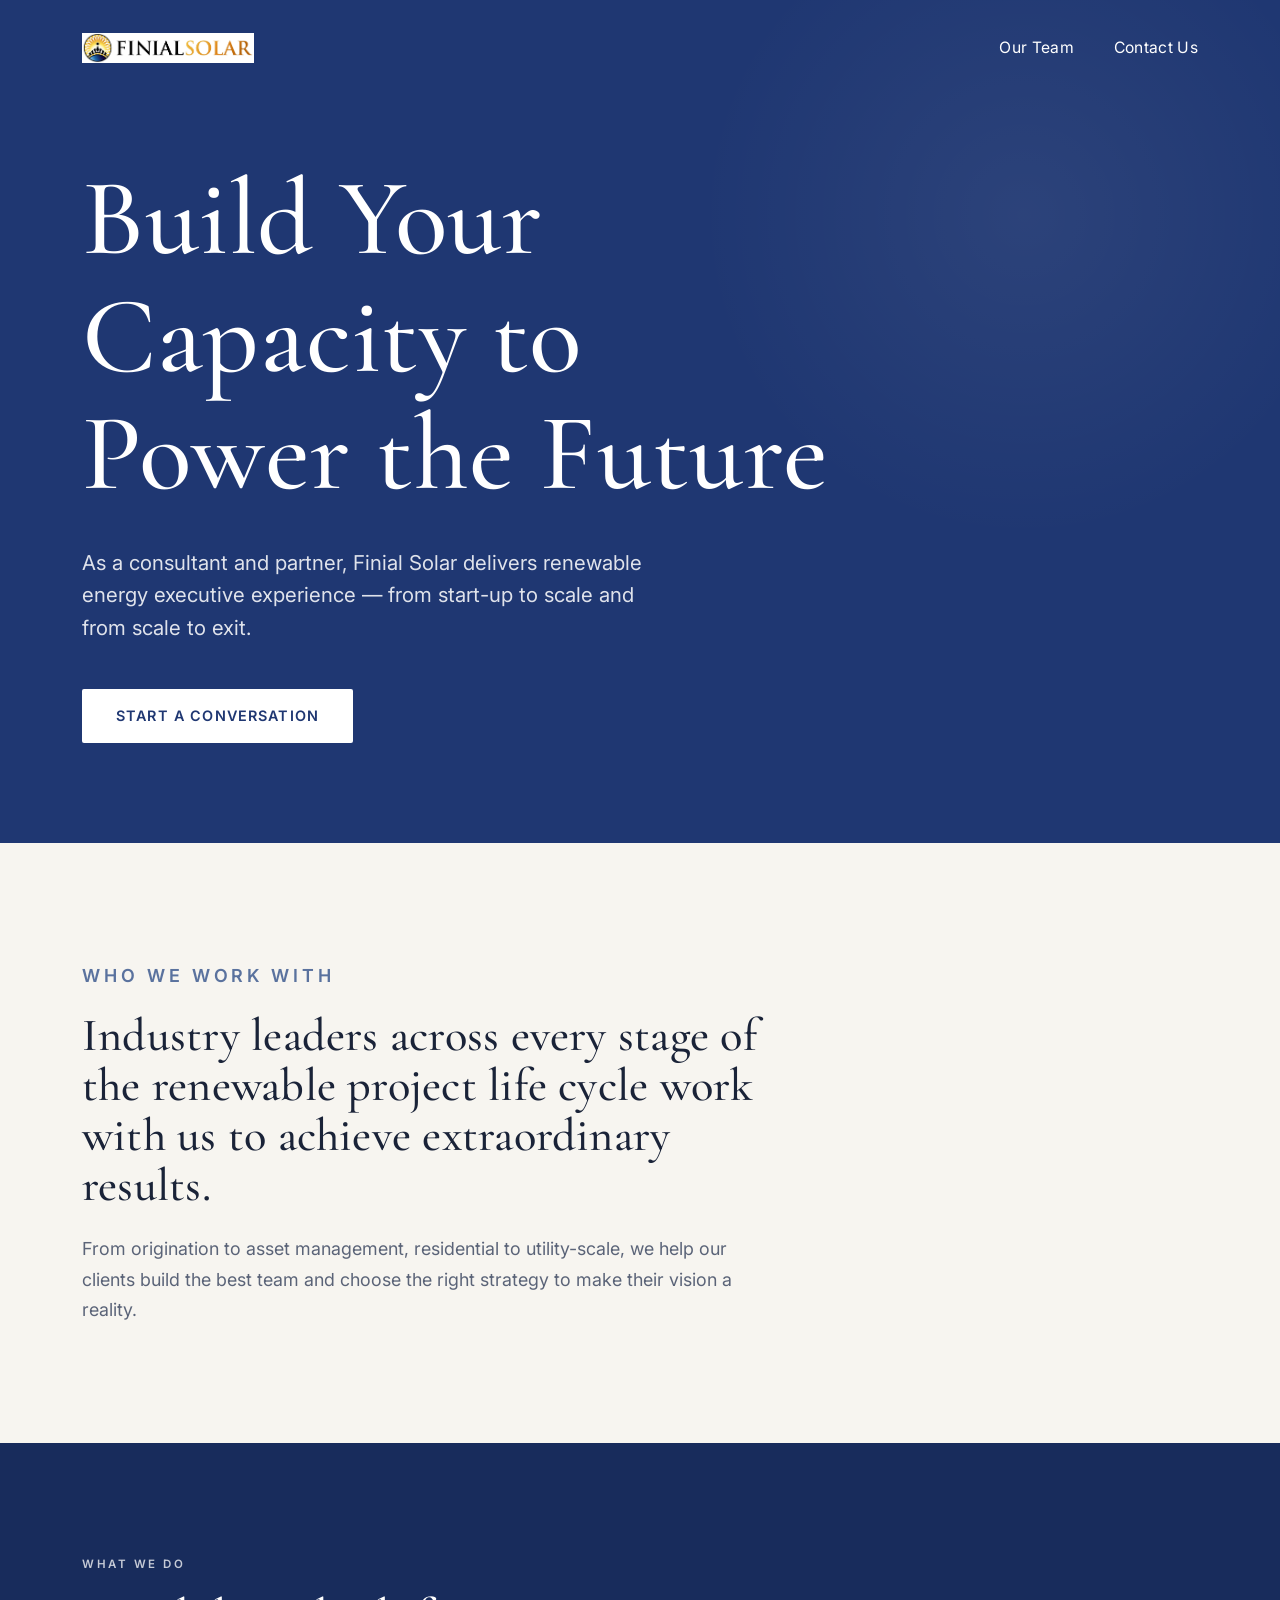
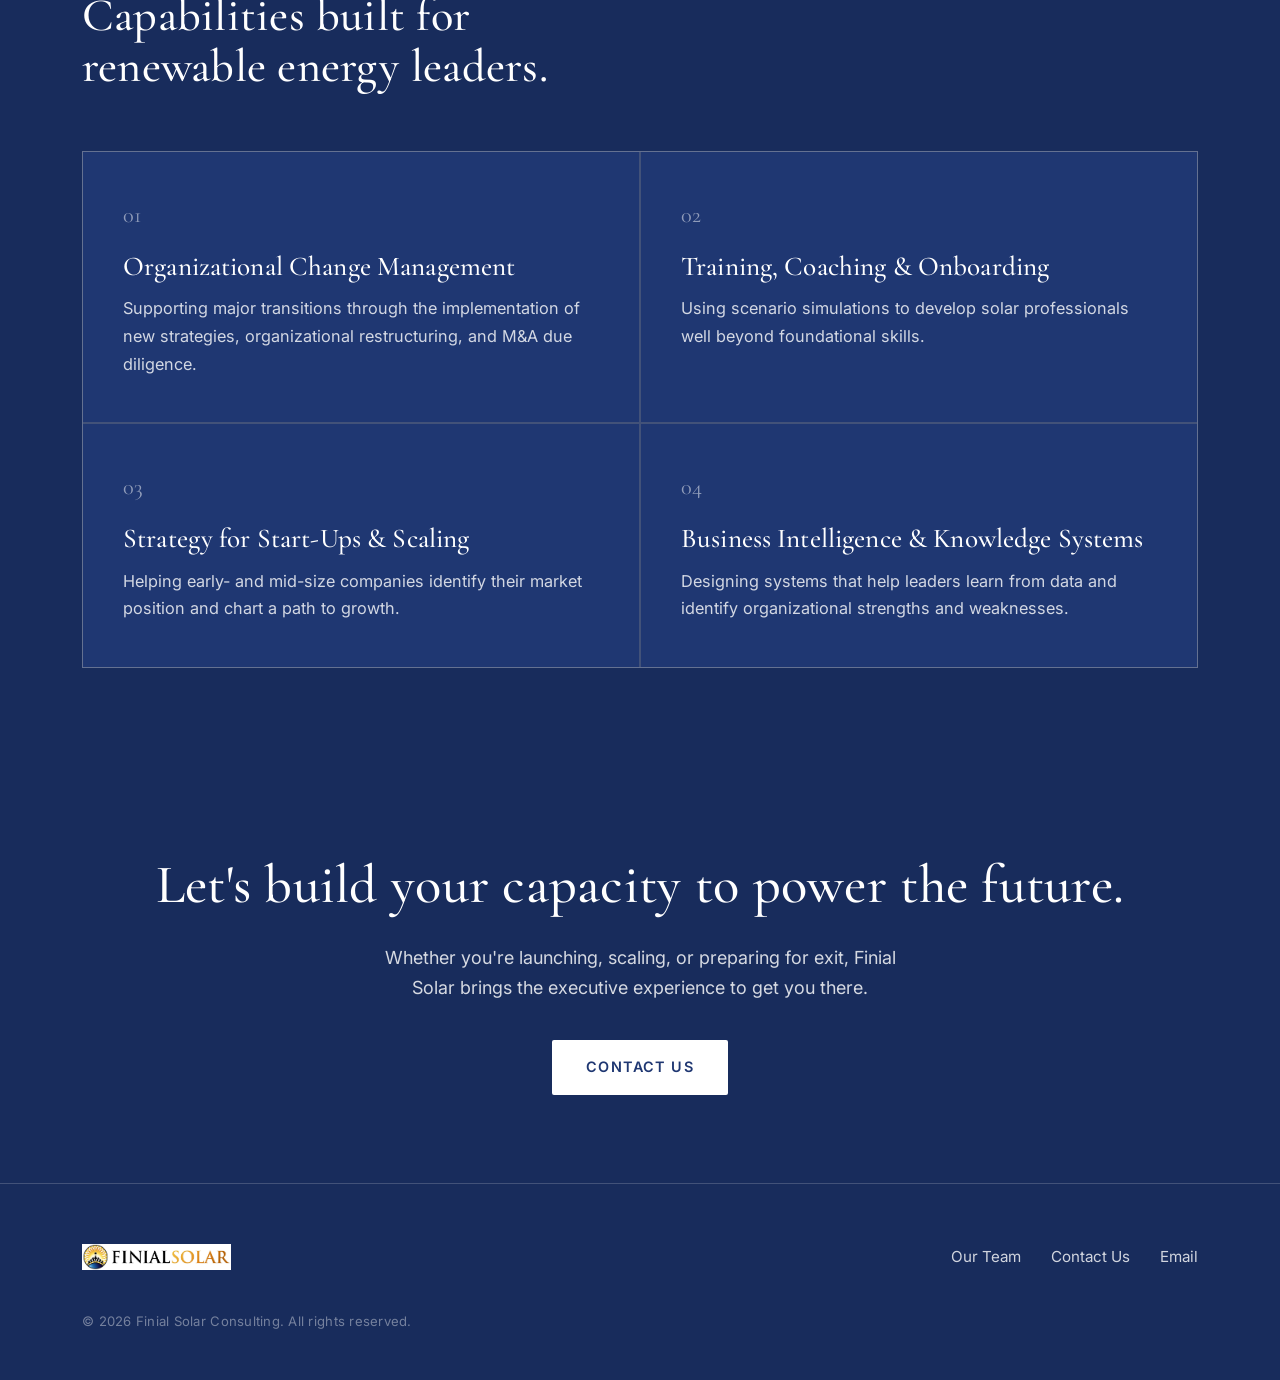
==== index.html @ c79307f8 "Initial commit: static Finial Solar site (migrated off Squarespace) - Home, Our Team, and Contact pa" ====
<!DOCTYPE html>
<html lang="en">
<head>
  <meta charset="UTF-8">
  <meta name="viewport" content="width=device-width, initial-scale=1.0">
  <title>Finial Solar — Build Your Capacity to Power the Future</title>
  <meta name="description" content="Finial Solar delivers renewable energy executive experience — from start-up to scale and from scale to exit. Consulting and partnership across the renewable project life cycle.">
  <link rel="canonical" href="https://www.finialsolar.com/">
  <meta property="og:title" content="Finial Solar — Build Your Capacity to Power the Future">
  <meta property="og:description" content="Renewable energy executive experience, from start-up to scale and from scale to exit.">
  <meta property="og:type" content="website">
  <meta property="og:url" content="https://www.finialsolar.com/">
  <link rel="icon" href="/assets/img/favicon.svg" type="image/svg+xml">
  <link rel="preconnect" href="https://fonts.googleapis.com">
  <link rel="preconnect" href="https://fonts.gstatic.com" crossorigin>
  <link href="https://fonts.googleapis.com/css2?family=Cormorant+Garamond:wght@400;500;600&family=Inter:wght@400;500;600&display=swap" rel="stylesheet">
  <link rel="stylesheet" href="/assets/css/styles.css">
</head>
<body>

  <header class="site-header on-navy">
    <div class="wrap">
      <a class="brand" href="/" aria-label="Finial Solar home">
        <img src="/assets/img/finial-logo-white.webp" alt="Finial Solar">
      </a>
      <button class="nav-toggle" aria-label="Menu" aria-expanded="false"><span></span><span></span><span></span></button>
      <nav class="nav" aria-label="Primary">
        <a href="/our-team.html">Our Team</a>
        <a href="/contact-us.html">Contact Us</a>
      </nav>
    </div>
  </header>

  <main>
    <!-- Hero -->
    <section class="hero">
      <div class="wrap">
        <h1>Build Your Capacity to Power the Future</h1>
        <p class="lead">As a consultant and partner, Finial Solar delivers renewable energy executive experience — from start-up to scale and from scale to exit.</p>
        <div class="cta-row">
          <a class="btn btn-light" href="/contact-us.html">Start a Conversation</a>
        </div>
      </div>
    </section>

    <!-- Intro -->
    <section class="section section-cream">
      <div class="wrap">
        <div class="intro">
          <p class="eyebrow" style="color:var(--navy-2)">Who we work with</p>
          <h2 style="margin-top:18px">Industry leaders across every stage of the renewable project life cycle work with us to achieve extraordinary results.</h2>
          <p style="margin-top:24px">From origination to asset management, residential to utility-scale, we help our clients build the best team and choose the right strategy to make their vision a reality.</p>
        </div>
      </div>
    </section>

    <!-- Services -->
    <section class="section section-deep">
      <div class="wrap">
        <div class="services-head">
          <p class="eyebrow">What we do</p>
          <h2 style="margin-top:16px">Capabilities built for renewable energy leaders.</h2>
        </div>
        <div class="grid">
          <article class="card">
            <div class="num">01</div>
            <h3>Organizational Change Management</h3>
            <p>Supporting major transitions through the implementation of new strategies, organizational restructuring, and M&amp;A due diligence.</p>
          </article>
          <article class="card">
            <div class="num">02</div>
            <h3>Training, Coaching &amp; Onboarding</h3>
            <p>Using scenario simulations to develop solar professionals well beyond foundational skills.</p>
          </article>
          <article class="card">
            <div class="num">03</div>
            <h3>Strategy for Start-Ups &amp; Scaling</h3>
            <p>Helping early- and mid-size companies identify their market position and chart a path to growth.</p>
          </article>
          <article class="card">
            <div class="num">04</div>
            <h3>Business Intelligence &amp; Knowledge Systems</h3>
            <p>Designing systems that help leaders learn from data and identify organizational strengths and weaknesses.</p>
          </article>
        </div>
      </div>
    </section>

    <!-- CTA -->
    <section class="cta-band">
      <div class="wrap">
        <h2>Let's build your capacity to power the future.</h2>
        <p>Whether you're launching, scaling, or preparing for exit, Finial Solar brings the executive experience to get you there.</p>
        <a class="btn btn-light" href="/contact-us.html">Contact Us</a>
      </div>
    </section>
  </main>

  <footer class="site-footer">
    <div class="wrap">
      <a class="brand" href="/" aria-label="Finial Solar home">
        <img src="/assets/img/finial-logo-white.webp" alt="Finial Solar">
      </a>
      <nav class="foot-links" aria-label="Footer">
        <a href="/our-team.html">Our Team</a>
        <a href="/contact-us.html">Contact Us</a>
        <a href="mailto:taylor@finialsolar.com">Email</a>
      </nav>
      <div class="copy">© <span id="year">2026</span> Finial Solar Consulting. All rights reserved.</div>
    </div>
  </footer>

  <script src="/assets/js/main.js"></script>
</body>
</html>
---- assets/css/styles.css ----
/* ============================================================
   Finial Solar — site styles
   Palette: deep navy #1f3772 / #264783, cream #f7f5f0, white text
   Type: Cormorant Garamond (display serif) + Inter (body sans)
   ============================================================ */

:root {
  --navy:        #1f3772;
  --navy-2:      #264783;
  --navy-deep:   #182c5c;
  --cream:       #f7f5f0;
  --ink:         #1a2338;
  --muted:       #5b6478;
  --line:        rgba(255, 255, 255, 0.18);
  --line-dark:   rgba(26, 35, 56, 0.12);
  --maxw:        1180px;
  --serif:       "Cormorant Garamond", Georgia, "Times New Roman", serif;
  --sans:        "Inter", -apple-system, BlinkMacSystemFont, "Segoe UI", Roboto, Helvetica, Arial, sans-serif;
}

*, *::before, *::after { box-sizing: border-box; }

html { scroll-behavior: smooth; -webkit-text-size-adjust: 100%; }

body {
  margin: 0;
  font-family: var(--sans);
  font-size: 18px;
  line-height: 1.7;
  color: var(--ink);
  background: var(--cream);
  -webkit-font-smoothing: antialiased;
  text-rendering: optimizeLegibility;
}

img { max-width: 100%; display: block; }

a { color: inherit; text-decoration: none; }

.wrap {
  width: 100%;
  max-width: var(--maxw);
  margin: 0 auto;
  padding: 0 32px;
}

/* ----- Serif display type ----- */
h1, h2, h3 {
  font-family: var(--serif);
  font-weight: 500;
  line-height: 1.08;
  letter-spacing: 0.005em;
  margin: 0;
}

.eyebrow {
  font-family: var(--sans);
  text-transform: uppercase;
  letter-spacing: 0.22em;
  font-size: 0.72rem;
  font-weight: 600;
  opacity: 0.75;
}

/* ============================================================
   Header / nav
   ============================================================ */
.site-header {
  position: absolute;
  inset: 0 0 auto 0;
  z-index: 20;
}
.site-header .wrap {
  display: flex;
  align-items: center;
  justify-content: space-between;
  min-height: 96px;
}
.brand img { height: 30px; width: auto; }

/* dark logo variant for cream pages: invert the white logo */
.brand--ink img { filter: brightness(0) saturate(100%) invert(18%) sepia(38%) saturate(1600%) hue-rotate(200deg) brightness(92%) contrast(94%); }

.nav {
  display: flex;
  gap: 40px;
  align-items: center;
  font-size: 0.98rem;
  letter-spacing: 0.02em;
}
.nav a { position: relative; padding: 4px 0; transition: opacity 0.2s ease; }
.nav a::after {
  content: "";
  position: absolute;
  left: 0; bottom: -2px;
  width: 0; height: 1px;
  background: currentColor;
  transition: width 0.25s ease;
}
.nav a:hover::after, .nav a[aria-current="page"]::after { width: 100%; }
.nav a[aria-current="page"] { opacity: 1; }

/* header on navy vs on cream */
.site-header.on-navy { color: #fff; }
.site-header.on-cream { color: var(--ink); }

.nav-toggle { display: none; }

/* ============================================================
   Hero
   ============================================================ */
.hero {
  background: var(--navy);
  color: #fff;
  min-height: 92vh;
  display: flex;
  align-items: center;
  padding: 160px 0 100px;
  position: relative;
  overflow: hidden;
}
.hero::after {
  /* subtle radial glow */
  content: "";
  position: absolute;
  right: -10%; top: -20%;
  width: 60vw; height: 60vw;
  background: radial-gradient(circle, rgba(255,255,255,0.06), transparent 60%);
  pointer-events: none;
}
.hero h1 {
  font-size: clamp(3rem, 8.5vw, 7.2rem);
  max-width: 15ch;
}
.hero p.lead {
  margin-top: 34px;
  max-width: 46ch;
  font-size: clamp(1.05rem, 1.6vw, 1.3rem);
  line-height: 1.6;
  color: rgba(255,255,255,0.86);
}
.hero .cta-row { margin-top: 44px; }

/* ============================================================
   Buttons
   ============================================================ */
.btn {
  display: inline-block;
  font-family: var(--sans);
  font-size: 0.9rem;
  font-weight: 600;
  letter-spacing: 0.08em;
  text-transform: uppercase;
  padding: 15px 34px;
  border-radius: 2px;
  transition: transform 0.18s ease, background 0.2s ease, color 0.2s ease;
}
.btn-light { background: #fff; color: var(--navy); }
.btn-light:hover { transform: translateY(-2px); background: var(--cream); }
.btn-outline { border: 1px solid currentColor; color: inherit; }
.btn-outline:hover { background: rgba(255,255,255,0.1); transform: translateY(-2px); }
.btn-navy { background: var(--navy); color: #fff; }
.btn-navy:hover { background: var(--navy-2); transform: translateY(-2px); }

/* ============================================================
   Sections
   ============================================================ */
.section { padding: 100px 0; }
.section-navy { background: var(--navy); color: #fff; }
.section-deep { background: var(--navy-deep); color: #fff; }
.section-cream { background: var(--cream); color: var(--ink); }

.intro {
  max-width: 62ch;
}
.intro h2 {
  font-size: clamp(1.8rem, 4vw, 2.9rem);
  margin-bottom: 24px;
}
.intro p { font-size: 1.12rem; color: var(--muted); }
.section-navy .intro p, .section-deep .intro p { color: rgba(255,255,255,0.82); }

/* Services grid */
.services-head { max-width: 52ch; margin-bottom: 60px; }
.services-head h2 { font-size: clamp(1.8rem, 4vw, 2.9rem); }
.grid {
  display: grid;
  grid-template-columns: repeat(2, 1fr);
  gap: 2px;
  background: var(--line);
  border: 1px solid var(--line);
}
.card {
  background: var(--navy);
  padding: 44px 40px;
  transition: background 0.25s ease;
}
.card:hover { background: var(--navy-2); }
.card .num {
  font-family: var(--serif);
  font-size: 1.4rem;
  opacity: 0.5;
  margin-bottom: 18px;
}
.card h3 { font-size: 1.7rem; margin-bottom: 14px; }
.card p { margin: 0; color: rgba(255,255,255,0.8); font-size: 1.02rem; }

/* ============================================================
   Team page
   ============================================================ */
.page-head {
  background: var(--navy);
  color: #fff;
  padding: 190px 0 90px;
}
.page-head h1 { font-size: clamp(2.6rem, 7vw, 5rem); }
.page-head p { margin-top: 20px; max-width: 50ch; color: rgba(255,255,255,0.82); font-size: 1.15rem; }

.bio {
  display: grid;
  grid-template-columns: 0.9fr 1.1fr;
  gap: 64px;
  align-items: start;
}
.bio__photo img {
  width: 100%;
  border-radius: 3px;
  box-shadow: 0 24px 60px rgba(24,44,92,0.22);
}
.bio__body h2 { font-size: clamp(2rem, 4vw, 3rem); }
.bio__body .role {
  font-family: var(--sans);
  text-transform: uppercase;
  letter-spacing: 0.2em;
  font-size: 0.8rem;
  font-weight: 600;
  color: var(--navy-2);
  margin: 10px 0 26px;
}
.bio__body p { color: var(--muted); font-size: 1.1rem; margin: 0 0 20px; }

/* ============================================================
   Contact page
   ============================================================ */
.contact-hero {
  background: var(--navy);
  color: #fff;
  min-height: 88vh;
  display: flex;
  align-items: center;
  padding: 150px 0 100px;
}
.contact-hero h1 { font-size: clamp(2.8rem, 8vw, 6rem); }
.contact-hero p { margin-top: 24px; font-size: 1.2rem; color: rgba(255,255,255,0.84); max-width: 44ch; }
.contact-email {
  display: inline-block;
  margin-top: 40px;
  font-family: var(--serif);
  font-size: clamp(1.6rem, 4vw, 2.6rem);
  border-bottom: 1px solid rgba(255,255,255,0.4);
  padding-bottom: 6px;
  transition: border-color 0.2s ease, opacity 0.2s ease;
}
.contact-email:hover { border-color: #fff; opacity: 0.9; }
.contact-meta { margin-top: 54px; display: flex; gap: 54px; flex-wrap: wrap; }
.contact-meta .item .label {
  text-transform: uppercase; letter-spacing: 0.2em; font-size: 0.7rem;
  opacity: 0.6; margin-bottom: 8px; font-weight: 600;
}
.contact-meta .item a, .contact-meta .item span { font-size: 1.05rem; }

/* ============================================================
   CTA band
   ============================================================ */
.cta-band {
  background: var(--navy-deep);
  color: #fff;
  padding: 88px 0;
  text-align: center;
}
.cta-band h2 { font-size: clamp(2rem, 5vw, 3.4rem); margin-bottom: 28px; }
.cta-band p { max-width: 48ch; margin: 0 auto 36px; color: rgba(255,255,255,0.82); }

/* ============================================================
   Footer
   ============================================================ */
.site-footer {
  background: var(--navy-deep);
  color: rgba(255,255,255,0.8);
  padding: 60px 0 48px;
  border-top: 1px solid var(--line);
}
.site-footer .wrap {
  display: flex;
  justify-content: space-between;
  align-items: center;
  flex-wrap: wrap;
  gap: 28px;
}
.site-footer img { height: 26px; }
.site-footer .foot-links { display: flex; gap: 30px; font-size: 0.95rem; }
.site-footer .foot-links a:hover { color: #fff; }
.site-footer .copy { width: 100%; font-size: 0.82rem; opacity: 0.5; letter-spacing: 0.02em; padding-top: 12px; }

/* ============================================================
   Responsive
   ============================================================ */
@media (max-width: 820px) {
  body { font-size: 17px; }
  .wrap { padding: 0 22px; }
  .grid { grid-template-columns: 1fr; }
  .bio { grid-template-columns: 1fr; gap: 36px; }
  .bio__photo { max-width: 420px; }

  .nav-toggle {
    display: inline-flex;
    flex-direction: column;
    justify-content: center;
    gap: 5px;
    width: 42px; height: 42px;
    background: none; border: 0; cursor: pointer; padding: 8px;
  }
  .nav-toggle span { display: block; height: 2px; background: currentColor; border-radius: 2px; transition: 0.25s; }

  .nav {
    position: absolute;
    top: 96px; right: 0; left: 0;
    flex-direction: column;
    gap: 0;
    background: var(--navy-deep);
    color: #fff;
    padding: 0;
    max-height: 0;
    overflow: hidden;
    transition: max-height 0.3s ease;
  }
  .nav a { padding: 18px 22px; width: 100%; border-top: 1px solid var(--line); }
  .nav a::after { display: none; }
  .nav.open { max-height: 300px; }
}

@media (max-width: 480px) {
  .section, .contact-hero { padding-top: 130px; }
  .card { padding: 34px 26px; }
}

/* Motion preference */
@media (prefers-reduced-motion: reduce) {
  * { animation: none !important; transition: none !important; scroll-behavior: auto; }
}
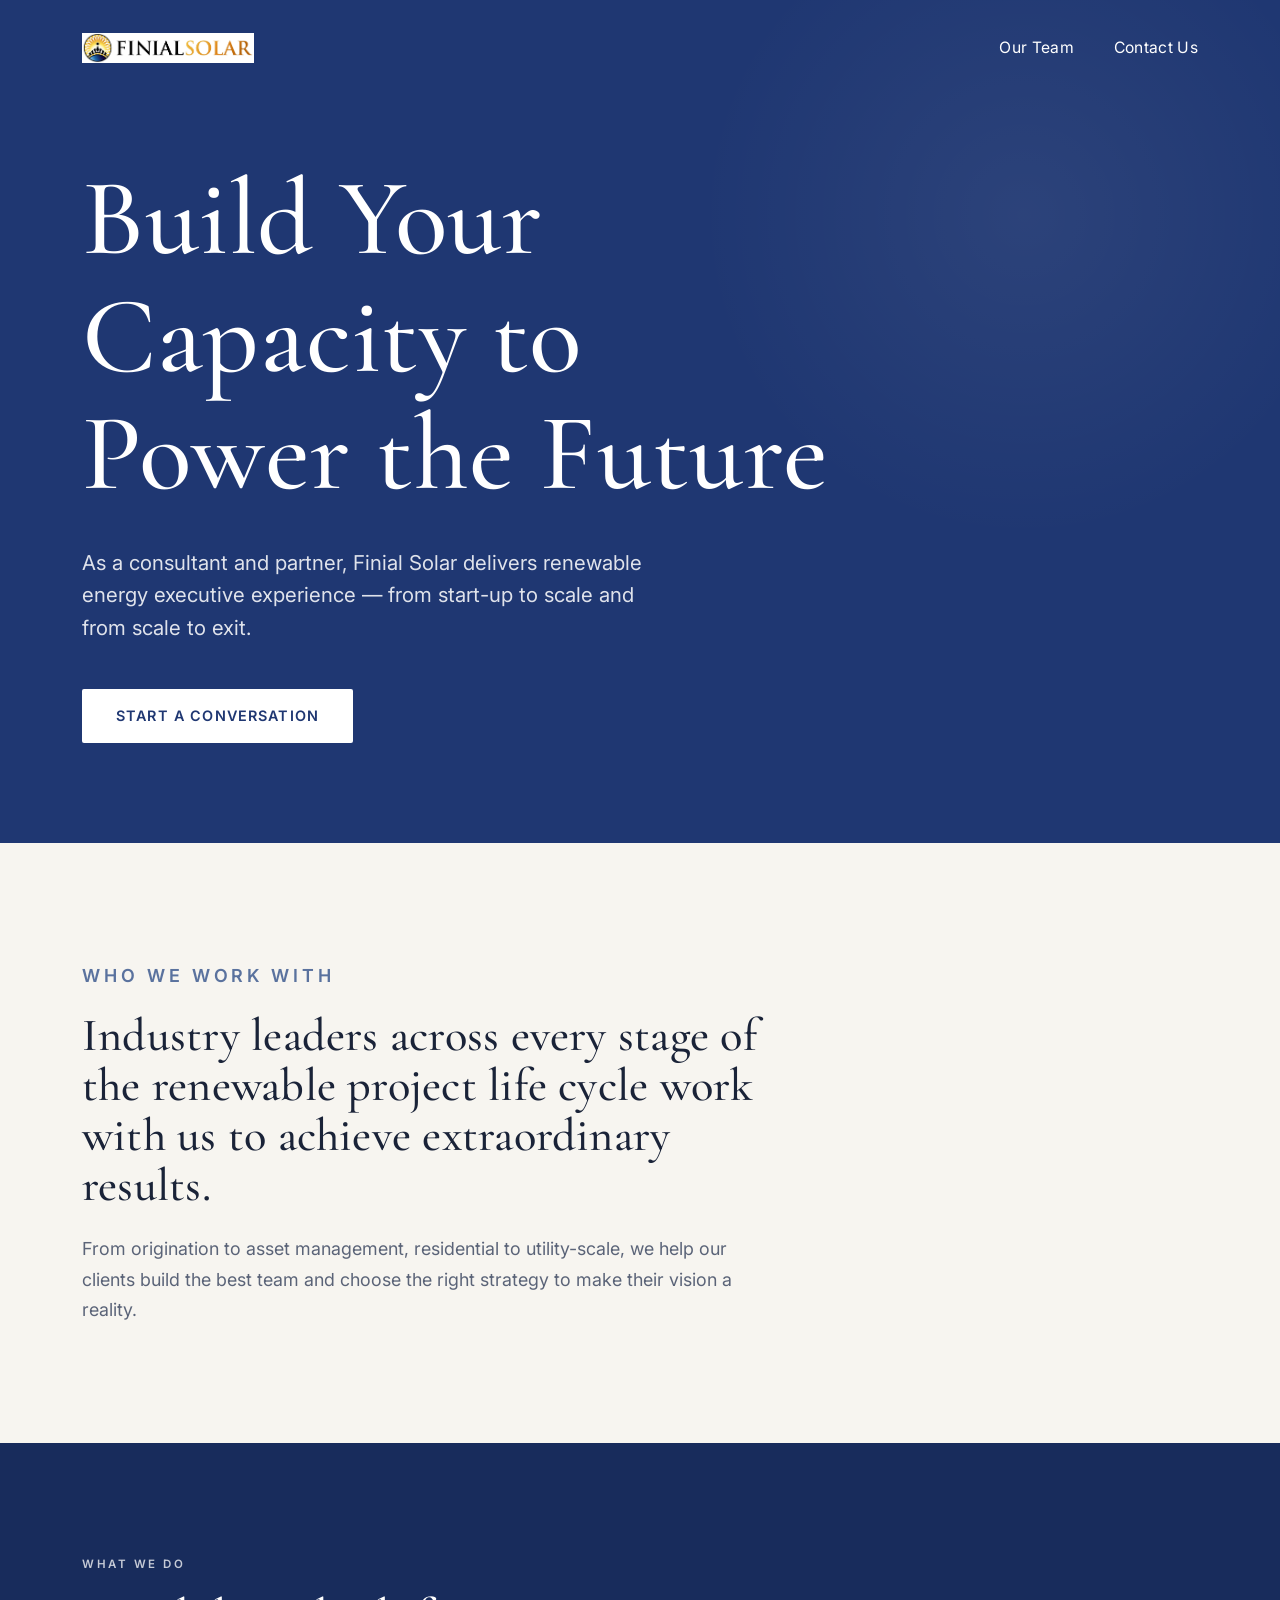
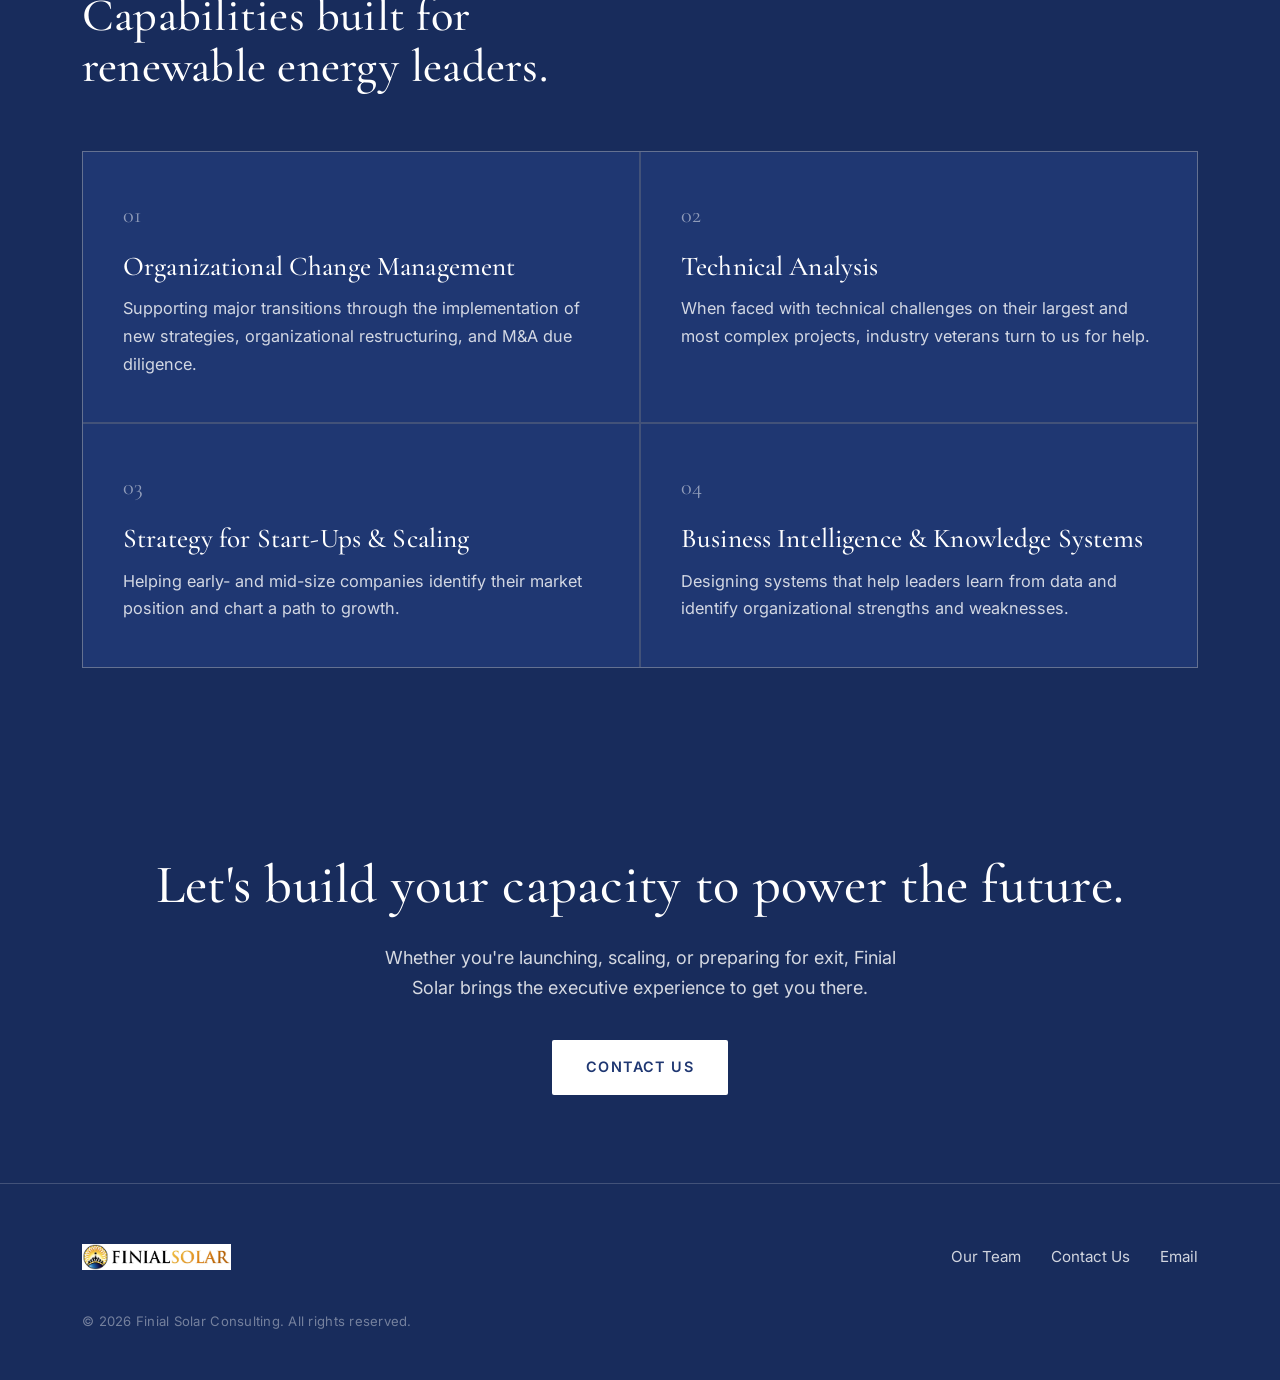
==== commit 67bb4802: "Copy edits: Technical Analysis bullet on home; remove Focus item on contact Co-Authored-By: Claude O" ====
--- a/index.html
+++ b/index.html
@@ -25,8 +25,8 @@
       </a>
       <button class="nav-toggle" aria-label="Menu" aria-expanded="false"><span></span><span></span><span></span></button>
       <nav class="nav" aria-label="Primary">
-        <a href="/our-team.html">Our Team</a>
-        <a href="/contact-us.html">Contact Us</a>
+        <a href="/our-team">Our Team</a>
+        <a href="/contact-us">Contact Us</a>
       </nav>
     </div>
   </header>
@@ -38,7 +38,7 @@
         <h1>Build Your Capacity to Power the Future</h1>
         <p class="lead">As a consultant and partner, Finial Solar delivers renewable energy executive experience — from start-up to scale and from scale to exit.</p>
         <div class="cta-row">
-          <a class="btn btn-light" href="/contact-us.html">Start a Conversation</a>
+          <a class="btn btn-light" href="/contact-us">Start a Conversation</a>
         </div>
       </div>
     </section>
@@ -69,8 +69,8 @@
           </article>
           <article class="card">
             <div class="num">02</div>
-            <h3>Training, Coaching &amp; Onboarding</h3>
-            <p>Using scenario simulations to develop solar professionals well beyond foundational skills.</p>
+            <h3>Technical Analysis</h3>
+            <p>When faced with technical challenges on their largest and most complex projects, industry veterans turn to us for help.</p>
           </article>
           <article class="card">
             <div class="num">03</div>
@@ -91,7 +91,7 @@
       <div class="wrap">
         <h2>Let's build your capacity to power the future.</h2>
         <p>Whether you're launching, scaling, or preparing for exit, Finial Solar brings the executive experience to get you there.</p>
-        <a class="btn btn-light" href="/contact-us.html">Contact Us</a>
+        <a class="btn btn-light" href="/contact-us">Contact Us</a>
       </div>
     </section>
   </main>
@@ -102,8 +102,8 @@
         <img src="/assets/img/finial-logo-white.webp" alt="Finial Solar">
       </a>
       <nav class="foot-links" aria-label="Footer">
-        <a href="/our-team.html">Our Team</a>
-        <a href="/contact-us.html">Contact Us</a>
+        <a href="/our-team">Our Team</a>
+        <a href="/contact-us">Contact Us</a>
         <a href="mailto:taylor@finialsolar.com">Email</a>
       </nav>
       <div class="copy">© <span id="year">2026</span> Finial Solar Consulting. All rights reserved.</div>
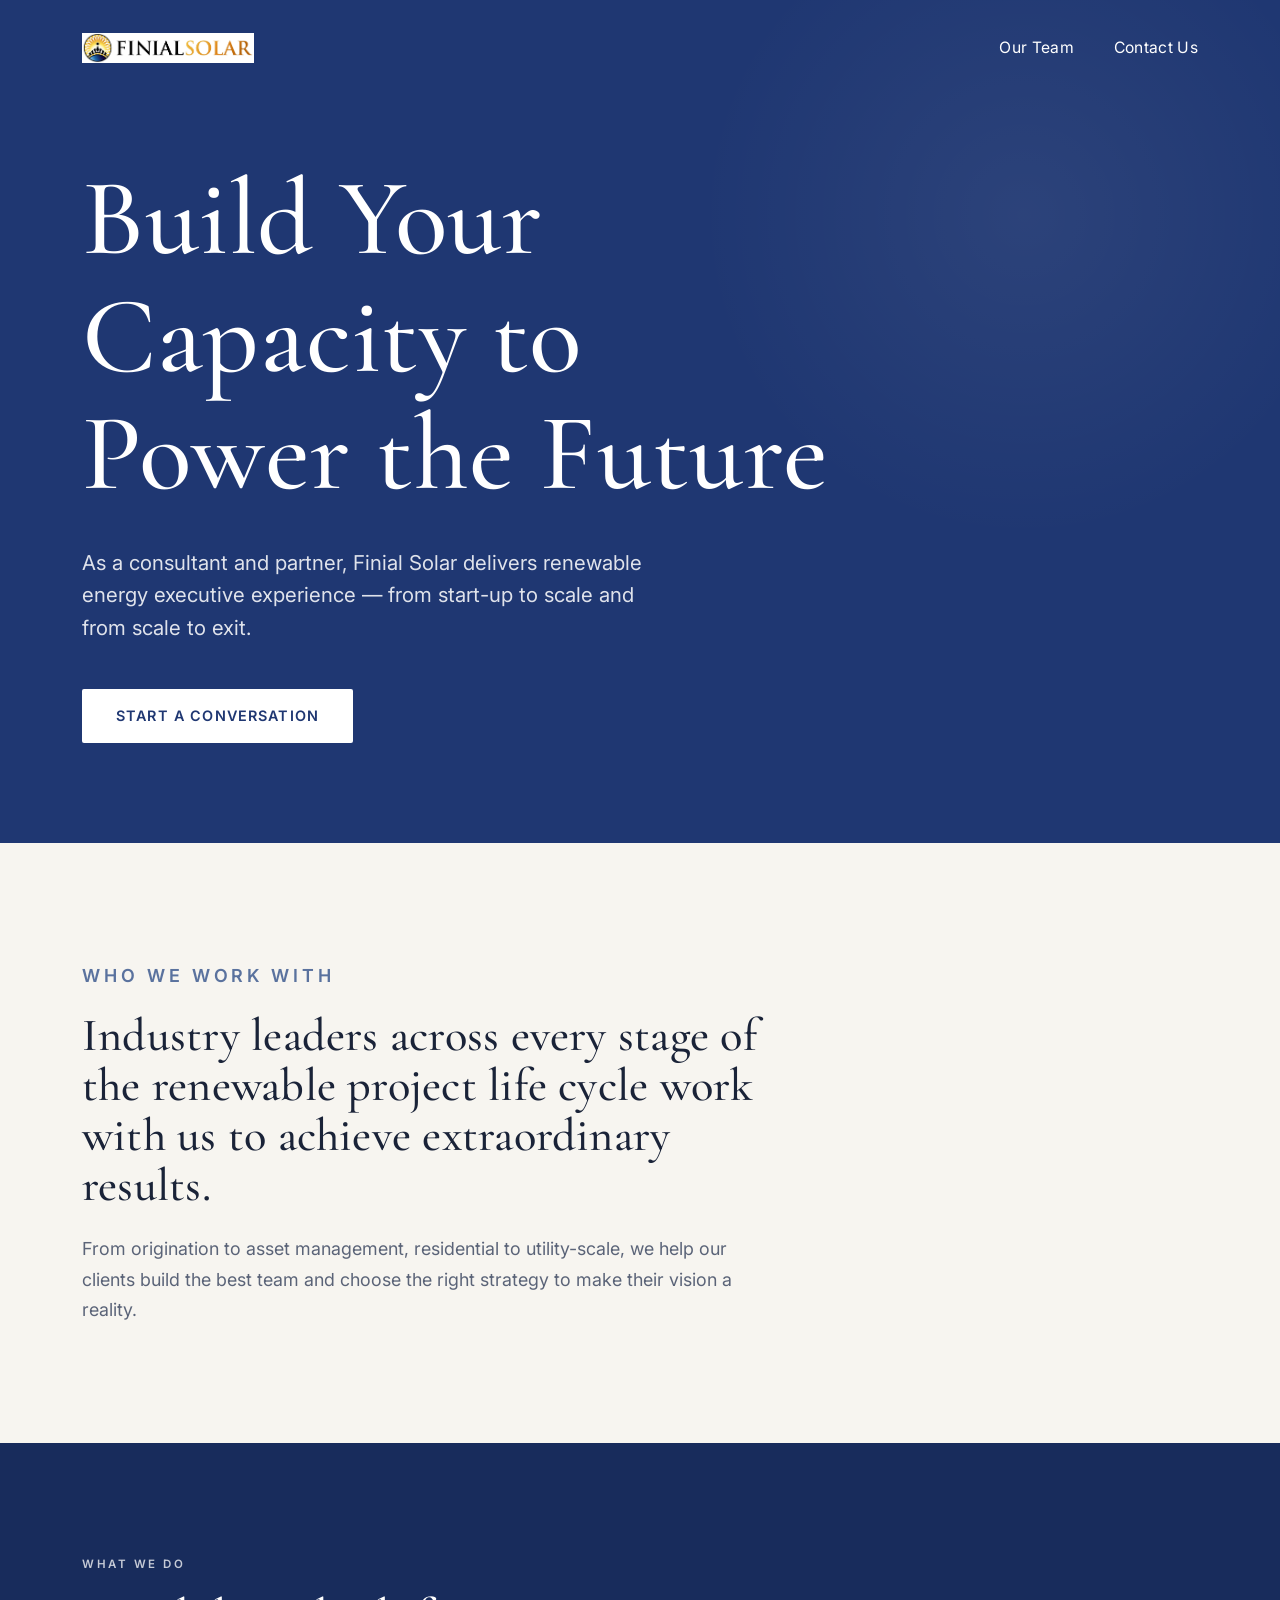
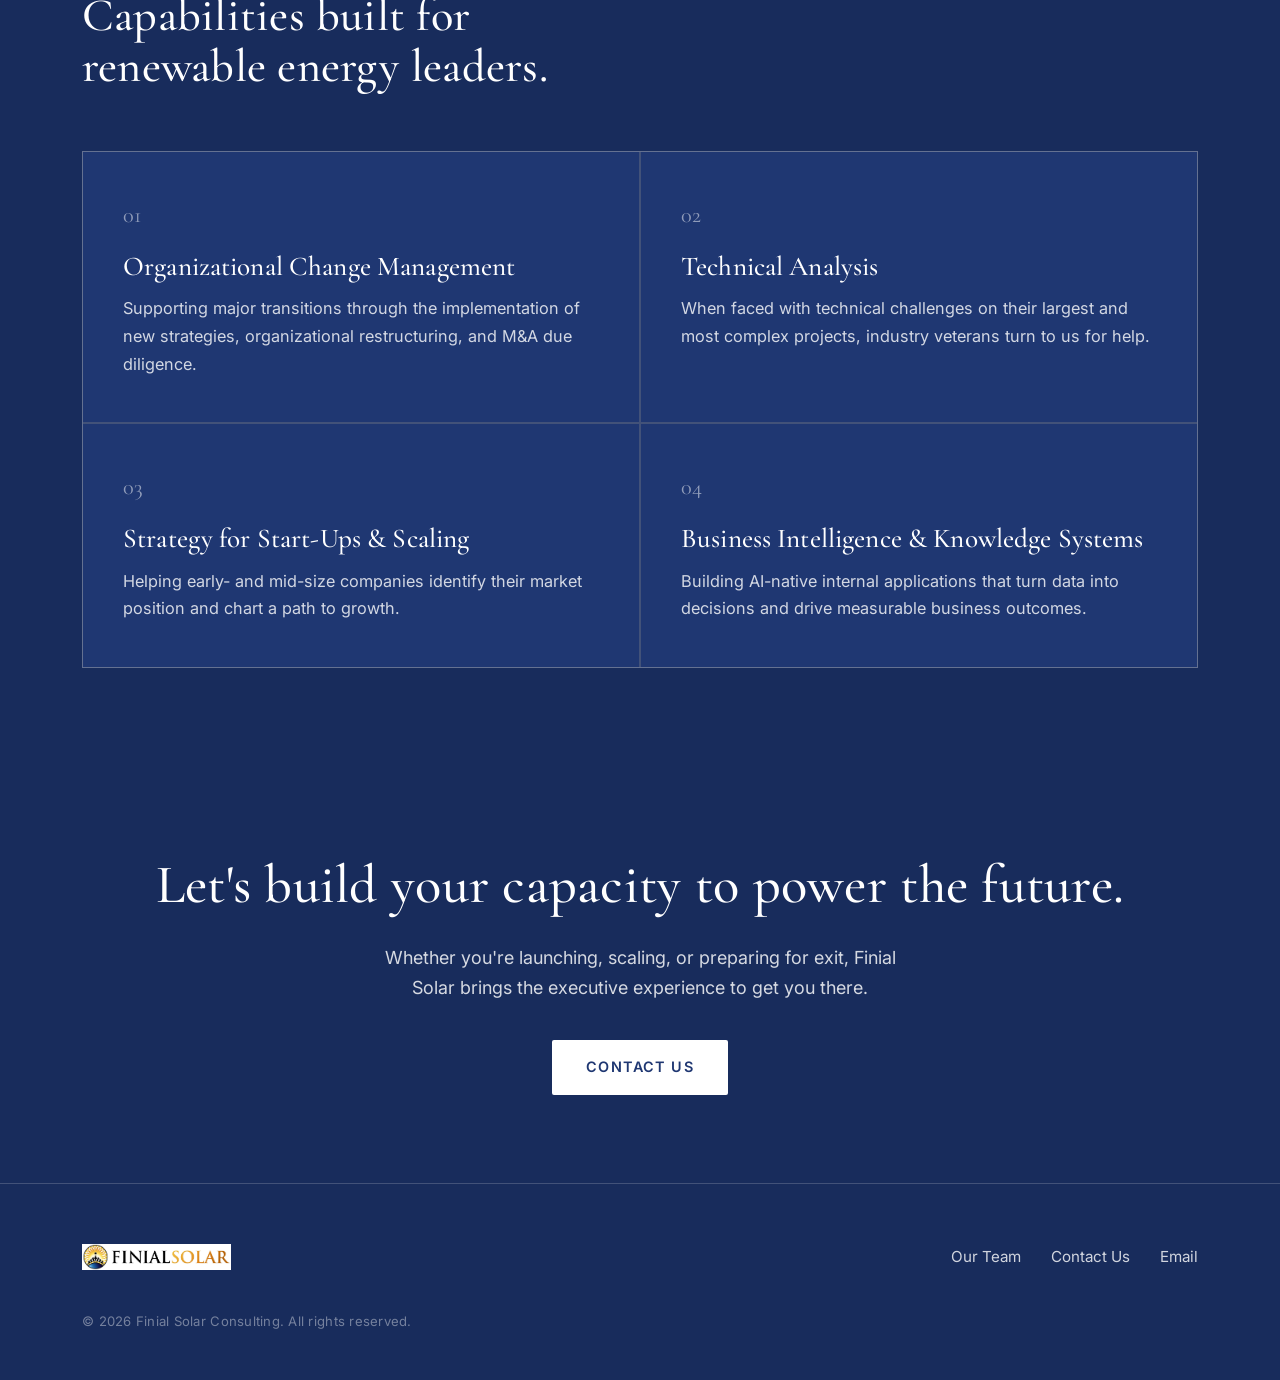
==== commit 07db6f0e: "Home: reframe BI bullet around AI-native internal applications Co-Authored-By: Claude Opus 4.8 (1M c" ====
--- a/index.html
+++ b/index.html
@@ -80,7 +80,7 @@
           <article class="card">
             <div class="num">04</div>
             <h3>Business Intelligence &amp; Knowledge Systems</h3>
-            <p>Designing systems that help leaders learn from data and identify organizational strengths and weaknesses.</p>
+            <p>Building AI-native internal applications that turn data into decisions and drive measurable business outcomes.</p>
           </article>
         </div>
       </div>
